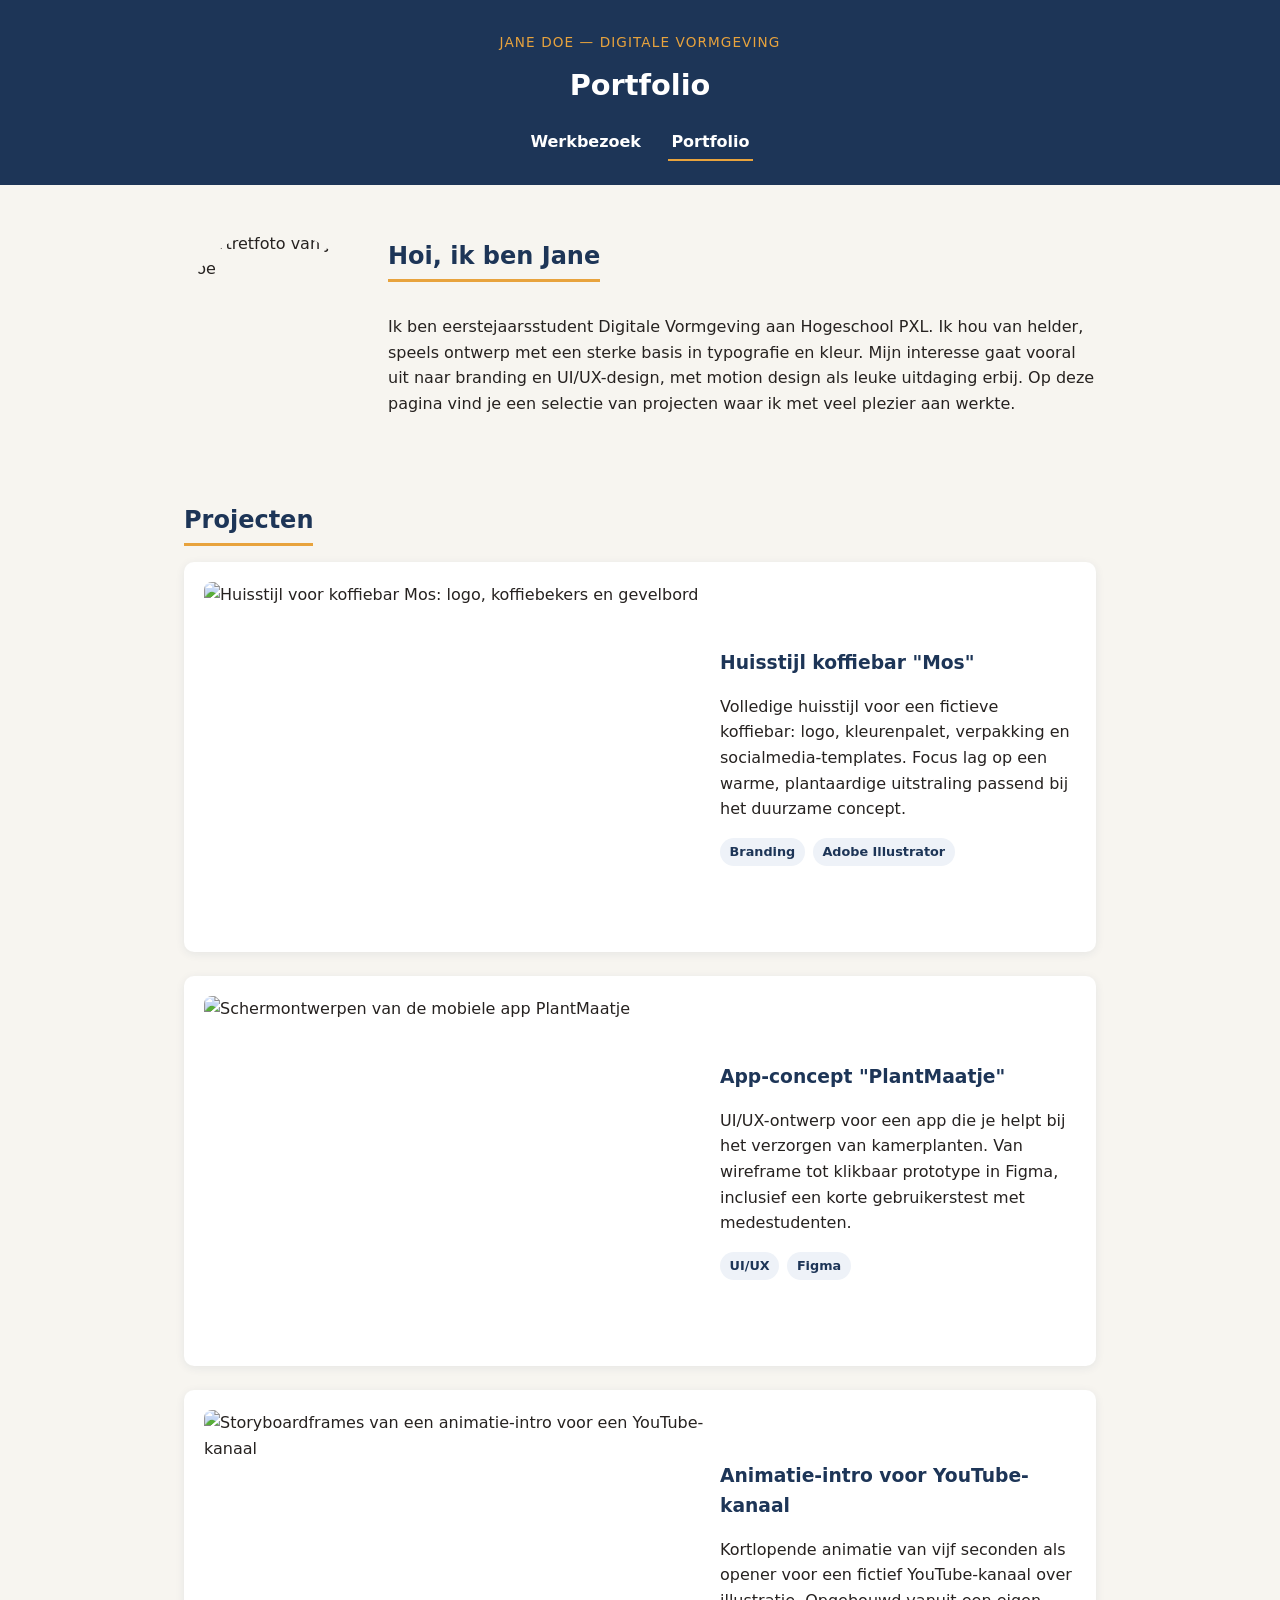
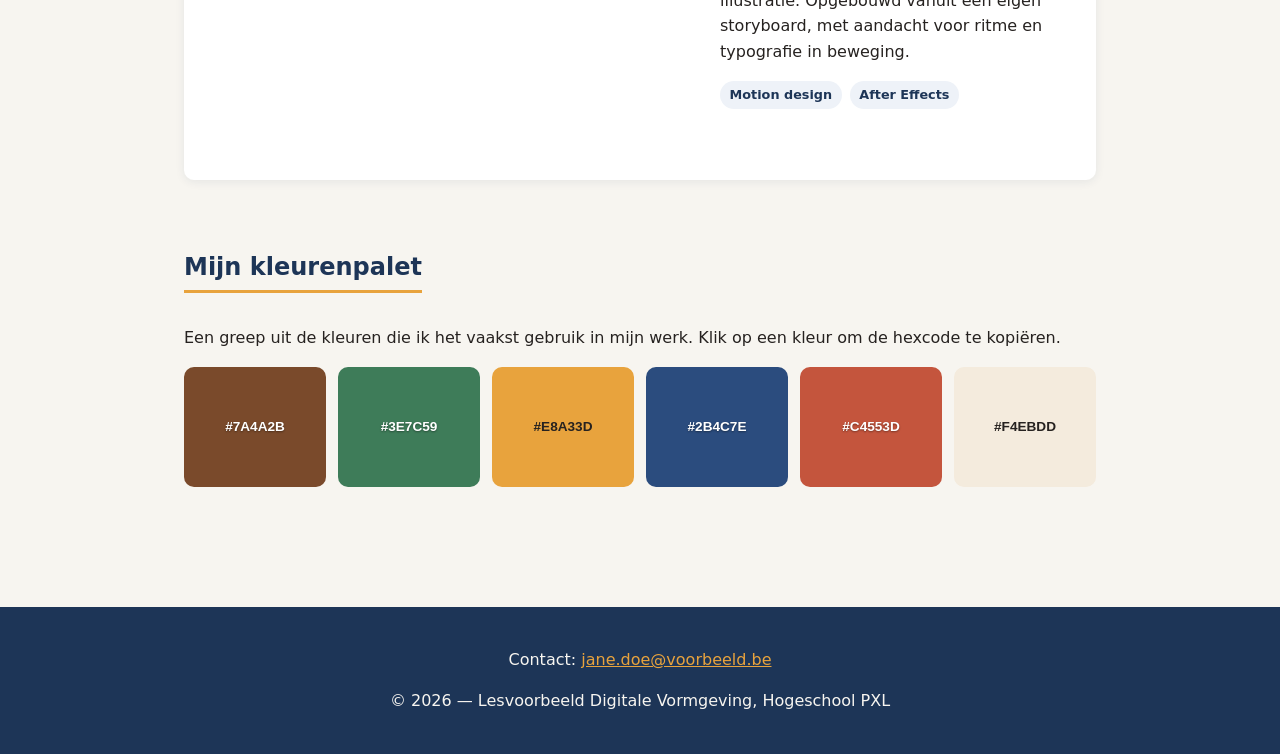
==== public/portfolio.html @ bebd0d11 "Initial commit" ====
<!DOCTYPE html>
<html lang="nl">
<head>
  <meta charset="UTF-8">
  <meta name="viewport" content="width=device-width, initial-scale=1.0">
  <title>Portfolio — Jane Doe</title>
  <meta name="description" content="Portfolio van Jane Doe, student Digitale Vormgeving: projecten in branding, UI/UX en motion design.">
  <link rel="stylesheet" href="css/style.css">
  <script src="js/script.js" defer></script>
</head>
<body>

  <header>
    <a href="#hoofdinhoud" class="skip-link">Ga naar hoofdinhoud</a>
    <p class="site-naam">Jane Doe — Digitale Vormgeving</p>
    <h1>Portfolio</h1>
    <nav aria-label="Hoofdnavigatie">
      <ul>
        <li><a href="index.html">Werkbezoek</a></li>
        <li><a href="portfolio.html" aria-current="page">Portfolio</a></li>
      </ul>
    </nav>
  </header>

  <main id="hoofdinhoud">

    <section id="over-mij" aria-labelledby="over-mij-titel">
      <figure class="profielfoto">
        <img src="https://placehold.co/300x300?text=Jane" alt="Portretfoto van Jane Doe" width="300" height="300" loading="lazy">
      </figure>
      <div class="over-mij-tekst">
        <h2 id="over-mij-titel">Hoi, ik ben Jane</h2>
        <p>
          Ik ben eerstejaarsstudent Digitale Vormgeving aan Hogeschool PXL.
          Ik hou van helder, speels ontwerp met een sterke basis in typografie
          en kleur. Mijn interesse gaat vooral uit naar branding en UI/UX-design,
          met motion design als leuke uitdaging erbij. Op deze pagina vind je
          een selectie van projecten waar ik met veel plezier aan werkte.
        </p>
      </div>
    </section>

    <section id="projecten" aria-labelledby="projecten-titel">
      <h2 id="projecten-titel">Projecten</h2>

      <article class="project-kaart">
        <figure>
          <img src="https://placehold.co/500x350?text=Brand+Koffiebar+Mos" alt="Huisstijl voor koffiebar Mos: logo, koffiebekers en gevelbord" width="500" height="350" loading="lazy">
        </figure>
        <div class="project-info">
          <h3>Huisstijl koffiebar "Mos"</h3>
          <p>
            Volledige huisstijl voor een fictieve koffiebar: logo, kleurenpalet,
            verpakking en socialmedia-templates. Focus lag op een warme,
            plantaardige uitstraling passend bij het duurzame concept.
          </p>
          <ul class="project-tags">
            <li>Branding</li>
            <li>Adobe Illustrator</li>
          </ul>
        </div>
      </article>

      <article class="project-kaart">
        <figure>
          <img src="https://placehold.co/500x350?text=App+PlantMaatje" alt="Schermontwerpen van de mobiele app PlantMaatje" width="500" height="350" loading="lazy">
        </figure>
        <div class="project-info">
          <h3>App-concept "PlantMaatje"</h3>
          <p>
            UI/UX-ontwerp voor een app die je helpt bij het verzorgen van
            kamerplanten. Van wireframe tot klikbaar prototype in Figma,
            inclusief een korte gebruikerstest met medestudenten.
          </p>
          <ul class="project-tags">
            <li>UI/UX</li>
            <li>Figma</li>
          </ul>
        </div>
      </article>

      <article class="project-kaart">
        <figure>
          <img src="https://placehold.co/500x350?text=Motion+Intro" alt="Storyboardframes van een animatie-intro voor een YouTube-kanaal" width="500" height="350" loading="lazy">
        </figure>
        <div class="project-info">
          <h3>Animatie-intro voor YouTube-kanaal</h3>
          <p>
            Kortlopende animatie van vijf seconden als opener voor een
            fictief YouTube-kanaal over illustratie. Opgebouwd vanuit een
            eigen storyboard, met aandacht voor ritme en typografie in beweging.
          </p>
          <ul class="project-tags">
            <li>Motion design</li>
            <li>After Effects</li>
          </ul>
        </div>
      </article>
    </section>

    <section id="kleurenpalet" aria-labelledby="kleurenpalet-titel">
      <h2 id="kleurenpalet-titel">Mijn kleurenpalet</h2>
      <p>
        Een greep uit de kleuren die ik het vaakst gebruik in mijn werk. Klik op
        een kleur om de hexcode te kopiëren.
      </p>
      <ul class="kleuren-grid">
        <li><button type="button" class="kleurstaal" data-hex="#7A4A2B">#7A4A2B</button></li>
        <li><button type="button" class="kleurstaal" data-hex="#3E7C59">#3E7C59</button></li>
        <li><button type="button" class="kleurstaal" data-hex="#E8A33D">#E8A33D</button></li>
        <li><button type="button" class="kleurstaal" data-hex="#2B4C7E">#2B4C7E</button></li>
        <li><button type="button" class="kleurstaal" data-hex="#C4553D">#C4553D</button></li>
        <li><button type="button" class="kleurstaal" data-hex="#F4EBDD">#F4EBDD</button></li>
      </ul>
      <p class="kleur-feedback" role="status" aria-live="polite"></p>
    </section>

  </main>

  <footer>
    <p>Contact: <a href="mailto:jane.doe@voorbeeld.be">jane.doe@voorbeeld.be</a></p>
    <p>&copy; 2026 — Lesvoorbeeld Digitale Vormgeving, Hogeschool PXL</p>
  </footer>

</body>
</html>
---- public/css/style.css ----
/* Basisstijl voor de portfolio- en werkbezoekpagina's. */

:root {
  --kleur-primair: #2b4c7e;
  --kleur-primair-donker: #1d3557;
  --kleur-accent: #e8a33d;
  --kleur-achtergrond: #f7f5f0;
  --kleur-kaart: #ffffff;
  --kleur-tekst: #262220;
  --kleur-tekst-zacht: #55504a;
  --max-breedte: 960px;
}

* {
  box-sizing: border-box;
}

body {
  margin: 0;
  font-family: system-ui, sans-serif;
  color: var(--kleur-tekst);
  background: var(--kleur-achtergrond);
  line-height: 1.6;
}

.skip-link {
  position: absolute;
  left: -999px;
  top: 0;
  background: #fff;
  padding: 0.5rem 1rem;
}

.skip-link:focus {
  left: 0.5rem;
  top: 0.5rem;
  z-index: 10;
}

header {
  background: var(--kleur-primair-donker);
  color: #fff;
  padding: 2rem 1rem 1.5rem;
  text-align: center;
}

.site-naam {
  margin: 0 0 0.5rem;
  text-transform: uppercase;
  letter-spacing: 0.08em;
  font-size: 0.85rem;
  color: var(--kleur-accent);
}

header h1 {
  margin: 0 0 1rem;
  font-size: 1.8rem;
}

nav ul {
  list-style: none;
  display: flex;
  justify-content: center;
  gap: 1.5rem;
  margin: 0;
  padding: 0;
}

nav a {
  display: inline-block;
  color: #fff;
  text-decoration: none;
  font-weight: bold;
  padding: 0.3rem 0.2rem;
  border-bottom: 2px solid transparent;
}

nav a:hover,
nav a:focus {
  border-bottom-color: var(--kleur-accent);
}

nav a[aria-current="page"] {
  border-bottom-color: var(--kleur-accent);
}

main {
  max-width: var(--max-breedte);
  margin: 0 auto;
  padding: 2rem 1.5rem;
}

section {
  margin-bottom: 3rem;
}

h2 {
  color: var(--kleur-primair-donker);
  border-bottom: 3px solid var(--kleur-accent);
  display: inline-block;
  padding-bottom: 0.25rem;
  margin-bottom: 1rem;
}

figure {
  margin: 0 0 0.5rem;
}

figure img {
  max-width: 100%;
  height: auto;
  border-radius: 8px;
  display: block;
}

figcaption {
  font-size: 0.9rem;
  color: var(--kleur-tekst-zacht);
  margin-top: 0.4rem;
}

/* Werkbezoekpagina */

article h3 {
  color: var(--kleur-primair);
  margin-bottom: 0.4rem;
}

aside {
  background: #eef2f8;
  border-left: 4px solid var(--kleur-primair);
  border-radius: 6px;
  padding: 1.25rem 1.5rem;
}

/* Portfolio: over-mij */

#over-mij {
  display: flex;
  flex-wrap: wrap;
  gap: 1.5rem;
  align-items: center;
}

.profielfoto img {
  border-radius: 50%;
  width: 180px;
  height: 180px;
}

.over-mij-tekst {
  flex: 1 1 320px;
}

@media (max-width: 480px) {
  #over-mij {
    flex-direction: column;
    text-align: center;
  }

  .profielfoto {
    margin: 0 auto;
  }
}

/* Portfolio: projecten */

.project-kaart {
  display: flex;
  flex-wrap: wrap;
  gap: 1rem;
  background: var(--kleur-kaart);
  border-radius: 10px;
  padding: 1.25rem;
  margin-bottom: 1.5rem;
  box-shadow: 0 2px 10px rgba(29, 53, 87, 0.08);
}

.project-kaart figure {
  flex: 1 1 220px;
  margin: 0;
}

.project-kaart .project-info {
  flex: 2 1 320px;
}

@media (min-width: 640px) {
  .project-kaart {
    align-items: center;
  }
}

.project-info h3 {
  margin-top: 0;
  color: var(--kleur-primair-donker);
}

.project-tags {
  list-style: none;
  display: flex;
  flex-wrap: wrap;
  gap: 0.5rem;
  margin: 0.75rem 0 0;
  padding: 0;
}

.project-tags li {
  background: #eef2f8;
  color: var(--kleur-primair-donker);
  font-size: 0.8rem;
  font-weight: bold;
  padding: 0.25rem 0.6rem;
  border-radius: 999px;
}

/* Portfolio: kleurenpalet (unieke sectie) */

.kleuren-grid {
  list-style: none;
  display: flex;
  flex-wrap: wrap;
  gap: 0.75rem;
  margin: 1rem 0;
  padding: 0;
}

.kleuren-grid li {
  flex: 1 1 120px;
}

.kleurstaal {
  width: 100%;
  height: 120px;
  border: none;
  border-radius: 10px;
  cursor: pointer;
  font-weight: bold;
  font-size: 0.85rem;
  color: #fff;
  text-shadow: 0 1px 2px rgba(0, 0, 0, 0.4);
  transition: transform 0.15s ease;
}

.kleurstaal:hover,
.kleurstaal:focus {
  transform: scale(1.05);
  outline: 3px solid var(--kleur-primair-donker);
  outline-offset: 2px;
}

.kleurstaal[data-hex="#7A4A2B"] { background: #7A4A2B; }
.kleurstaal[data-hex="#3E7C59"] { background: #3E7C59; }
.kleurstaal[data-hex="#E8A33D"] { background: #E8A33D; color: #262220; text-shadow: none; }
.kleurstaal[data-hex="#2B4C7E"] { background: #2B4C7E; }
.kleurstaal[data-hex="#C4553D"] { background: #C4553D; }
.kleurstaal[data-hex="#F4EBDD"] { background: #F4EBDD; color: #262220; text-shadow: none; }

.kleur-feedback {
  min-height: 1.5rem;
  font-weight: bold;
  color: var(--kleur-primair-donker);
}

footer {
  text-align: center;
  padding: 1.5rem;
  background: var(--kleur-primair-donker);
  color: #f7f5f0;
}

footer a {
  color: var(--kleur-accent);
}
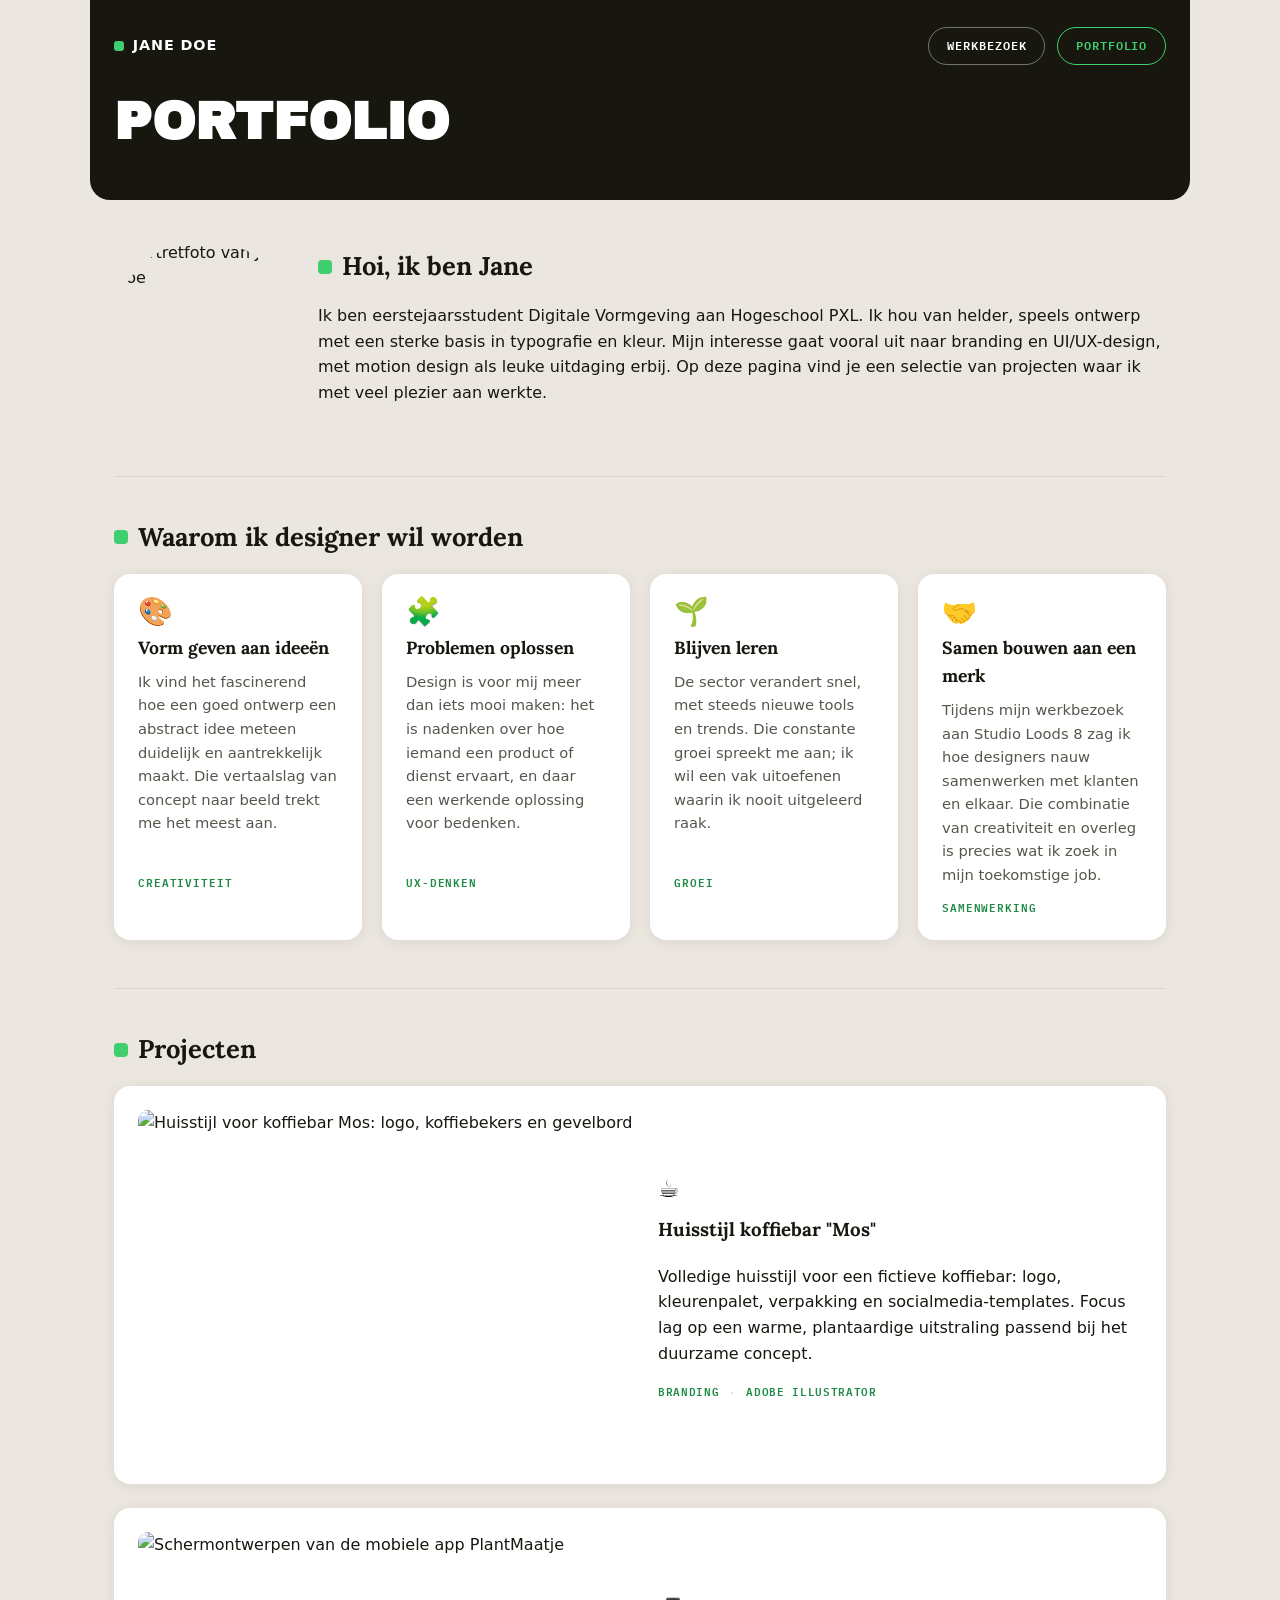
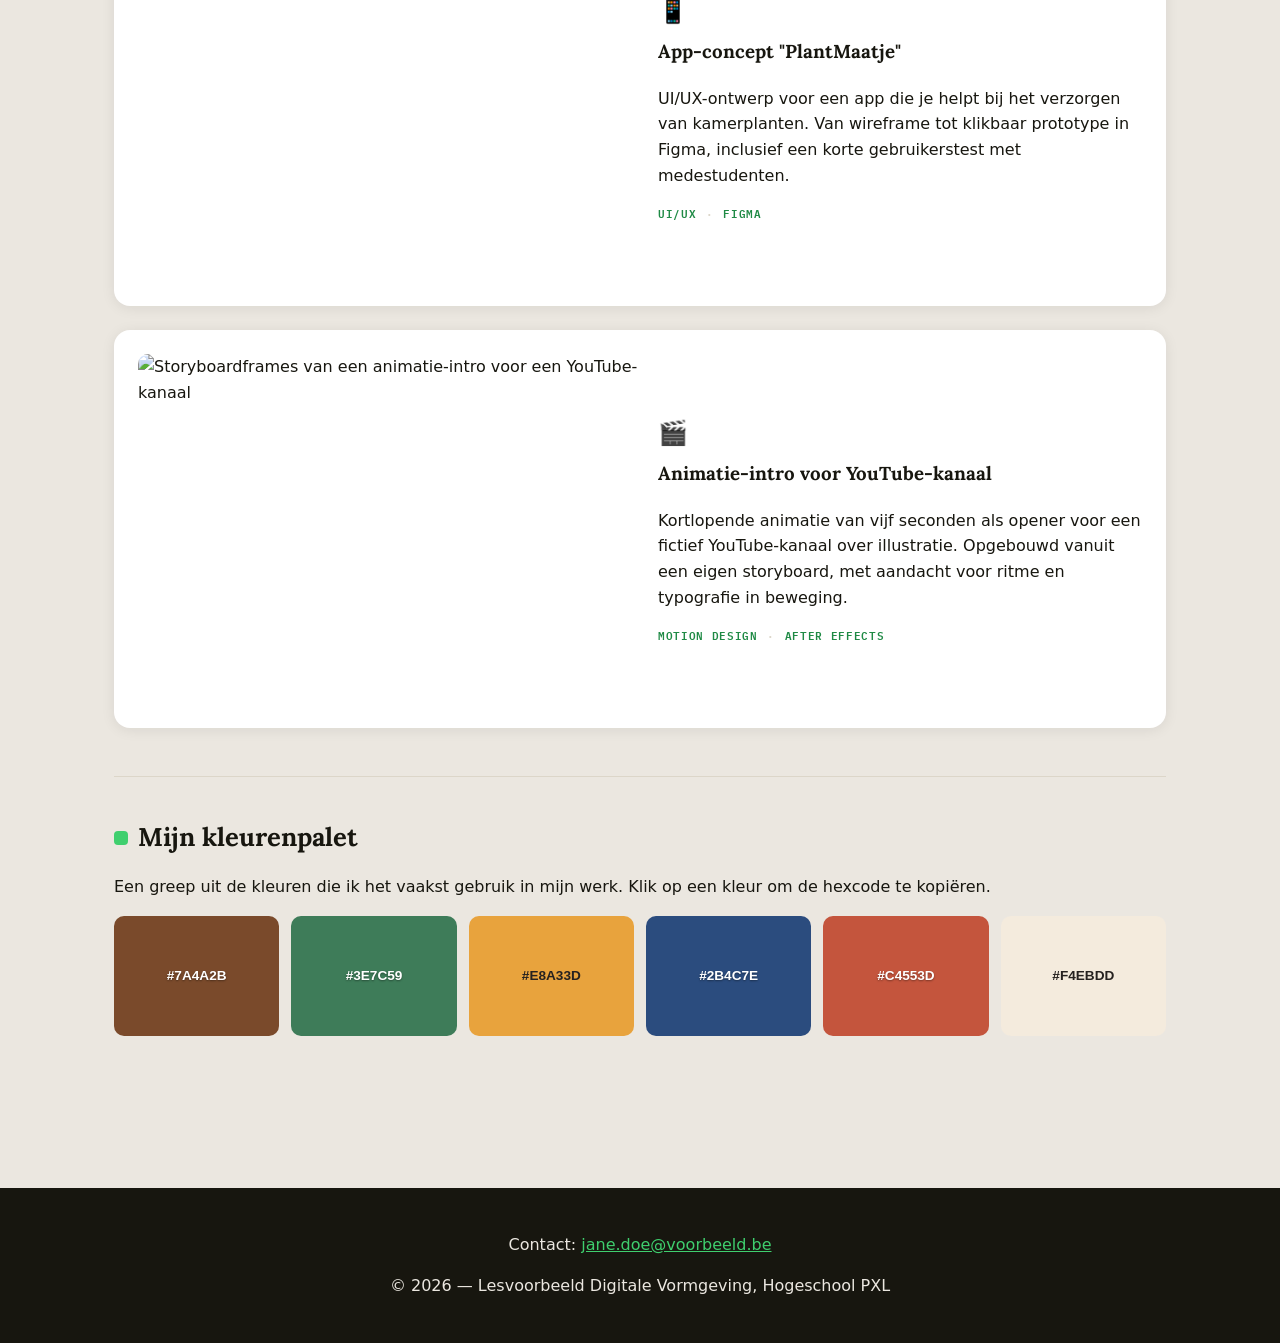
==== commit c2ac91a6: "Add styling similar to the branding example Add motivation to portfolio" ====
--- a/public/portfolio.html
+++ b/public/portfolio.html
@@ -5,6 +5,9 @@
   <meta name="viewport" content="width=device-width, initial-scale=1.0">
   <title>Portfolio — Jane Doe</title>
   <meta name="description" content="Portfolio van Jane Doe, student Digitale Vormgeving: projecten in branding, UI/UX en motion design.">
+  <link rel="preconnect" href="https://fonts.googleapis.com">
+  <link rel="preconnect" href="https://fonts.gstatic.com" crossorigin>
+  <link rel="stylesheet" href="https://fonts.googleapis.com/css2?family=Archivo+Black&family=Lora:wght@500;700&family=IBM+Plex+Mono:wght@500;600&display=swap">
   <link rel="stylesheet" href="css/style.css">
   <script src="js/script.js" defer></script>
 </head>
@@ -12,14 +15,16 @@
 
   <header>
     <a href="#hoofdinhoud" class="skip-link">Ga naar hoofdinhoud</a>
-    <p class="site-naam">Jane Doe — Digitale Vormgeving</p>
+    <div class="hero-top">
+      <p class="badge"><span class="stip"></span> Jane Doe</p>
+      <nav aria-label="Hoofdnavigatie">
+        <ul>
+          <li><a href="index.html">Werkbezoek</a></li>
+          <li><a href="portfolio.html" aria-current="page">Portfolio</a></li>
+        </ul>
+      </nav>
+    </div>
     <h1>Portfolio</h1>
-    <nav aria-label="Hoofdnavigatie">
-      <ul>
-        <li><a href="index.html">Werkbezoek</a></li>
-        <li><a href="portfolio.html" aria-current="page">Portfolio</a></li>
-      </ul>
-    </nav>
   </header>
 
   <main id="hoofdinhoud">
@@ -29,7 +34,10 @@
         <img src="https://placehold.co/300x300?text=Jane" alt="Portretfoto van Jane Doe" width="300" height="300" loading="lazy">
       </figure>
       <div class="over-mij-tekst">
-        <h2 id="over-mij-titel">Hoi, ik ben Jane</h2>
+        <div class="sectie-titel">
+          <span class="bolletje"></span>
+          <h2 id="over-mij-titel">Hoi, ik ben Jane</h2>
+        </div>
         <p>
           Ik ben eerstejaarsstudent Digitale Vormgeving aan Hogeschool PXL.
           Ik hou van helder, speels ontwerp met een sterke basis in typografie
@@ -40,14 +48,55 @@
       </div>
     </section>
 
+    <hr class="scheiding">
+
+    <section id="motivatie" aria-labelledby="motivatie-titel">
+      <div class="sectie-titel">
+        <span class="bolletje"></span>
+        <h2 id="motivatie-titel">Waarom ik designer wil worden</h2>
+      </div>
+      <div class="kaarten-grid">
+        <article class="info-kaart">
+          <span class="emoji" aria-hidden="true">🎨</span>
+          <h3>Vorm geven aan ideeën</h3>
+          <p>Ik vind het fascinerend hoe een goed ontwerp een abstract idee meteen duidelijk en aantrekkelijk maakt. Die vertaalslag van concept naar beeld trekt me het meest aan.</p>
+          <p class="label">Creativiteit</p>
+        </article>
+        <article class="info-kaart">
+          <span class="emoji" aria-hidden="true">🧩</span>
+          <h3>Problemen oplossen</h3>
+          <p>Design is voor mij meer dan iets mooi maken: het is nadenken over hoe iemand een product of dienst ervaart, en daar een werkende oplossing voor bedenken.</p>
+          <p class="label">UX-denken</p>
+        </article>
+        <article class="info-kaart">
+          <span class="emoji" aria-hidden="true">🌱</span>
+          <h3>Blijven leren</h3>
+          <p>De sector verandert snel, met steeds nieuwe tools en trends. Die constante groei spreekt me aan; ik wil een vak uitoefenen waarin ik nooit uitgeleerd raak.</p>
+          <p class="label">Groei</p>
+        </article>
+        <article class="info-kaart">
+          <span class="emoji" aria-hidden="true">🤝</span>
+          <h3>Samen bouwen aan een merk</h3>
+          <p>Tijdens mijn werkbezoek aan Studio Loods 8 zag ik hoe designers nauw samenwerken met klanten en elkaar. Die combinatie van creativiteit en overleg is precies wat ik zoek in mijn toekomstige job.</p>
+          <p class="label">Samenwerking</p>
+        </article>
+      </div>
+    </section>
+
+    <hr class="scheiding">
+
     <section id="projecten" aria-labelledby="projecten-titel">
-      <h2 id="projecten-titel">Projecten</h2>
+      <div class="sectie-titel">
+        <span class="bolletje"></span>
+        <h2 id="projecten-titel">Projecten</h2>
+      </div>
 
       <article class="project-kaart">
         <figure>
           <img src="https://placehold.co/500x350?text=Brand+Koffiebar+Mos" alt="Huisstijl voor koffiebar Mos: logo, koffiebekers en gevelbord" width="500" height="350" loading="lazy">
         </figure>
         <div class="project-info">
+          <span class="emoji" aria-hidden="true">☕</span>
           <h3>Huisstijl koffiebar "Mos"</h3>
           <p>
             Volledige huisstijl voor een fictieve koffiebar: logo, kleurenpalet,
@@ -66,6 +115,7 @@
           <img src="https://placehold.co/500x350?text=App+PlantMaatje" alt="Schermontwerpen van de mobiele app PlantMaatje" width="500" height="350" loading="lazy">
         </figure>
         <div class="project-info">
+          <span class="emoji" aria-hidden="true">📱</span>
           <h3>App-concept "PlantMaatje"</h3>
           <p>
             UI/UX-ontwerp voor een app die je helpt bij het verzorgen van
@@ -84,6 +134,7 @@
           <img src="https://placehold.co/500x350?text=Motion+Intro" alt="Storyboardframes van een animatie-intro voor een YouTube-kanaal" width="500" height="350" loading="lazy">
         </figure>
         <div class="project-info">
+          <span class="emoji" aria-hidden="true">🎬</span>
           <h3>Animatie-intro voor YouTube-kanaal</h3>
           <p>
             Kortlopende animatie van vijf seconden als opener voor een
@@ -98,8 +149,13 @@
       </article>
     </section>
 
+    <hr class="scheiding">
+
     <section id="kleurenpalet" aria-labelledby="kleurenpalet-titel">
-      <h2 id="kleurenpalet-titel">Mijn kleurenpalet</h2>
+      <div class="sectie-titel">
+        <span class="bolletje"></span>
+        <h2 id="kleurenpalet-titel">Mijn kleurenpalet</h2>
+      </div>
       <p>
         Een greep uit de kleuren die ik het vaakst gebruik in mijn werk. Klik op
         een kleur om de hexcode te kopiëren.
--- a/public/css/style.css
+++ b/public/css/style.css
@@ -1,14 +1,17 @@
 /* Basisstijl voor de portfolio- en werkbezoekpagina's. */
 
 :root {
-  --kleur-primair: #2b4c7e;
-  --kleur-primair-donker: #1d3557;
-  --kleur-accent: #e8a33d;
-  --kleur-achtergrond: #f7f5f0;
+  --kleur-inkt: #17160f;
+  --kleur-inkt-zacht: #58554c;
+  --kleur-achtergrond: #ebe7e0;
   --kleur-kaart: #ffffff;
-  --kleur-tekst: #262220;
-  --kleur-tekst-zacht: #55504a;
-  --max-breedte: 960px;
+  --kleur-groen: #3fcf6e;
+  --kleur-groen-donker: #1f8a45;
+  --kleur-rand: #dcd6c9;
+  --max-breedte: 1100px;
+  --font-hero: "Archivo Black", "Arial Black", sans-serif;
+  --font-koptekst: "Lora", Georgia, "Times New Roman", serif;
+  --font-mono: "IBM Plex Mono", "Courier New", monospace;
 }
 
 * {
@@ -18,7 +21,7 @@
 body {
   margin: 0;
   font-family: system-ui, sans-serif;
-  color: var(--kleur-tekst);
+  color: var(--kleur-inkt);
   background: var(--kleur-achtergrond);
   line-height: 1.6;
 }
@@ -29,39 +32,79 @@
   top: 0;
   background: #fff;
   padding: 0.5rem 1rem;
+  z-index: 20;
 }
 
 .skip-link:focus {
   left: 0.5rem;
   top: 0.5rem;
-  z-index: 10;
-}
-
-header {
-  background: var(--kleur-primair-donker);
+  z-index: 20;
+}
+
+.sr-only {
+  position: absolute;
+  width: 1px;
+  height: 1px;
+  padding: 0;
+  margin: -1px;
+  overflow: hidden;
+  clip: rect(0, 0, 0, 0);
+  white-space: nowrap;
+  border: 0;
+}
+
+/* Kopbalk (portfolio) */
+
+header:not(.hero) {
+  background: var(--kleur-inkt);
   color: #fff;
-  padding: 2rem 1rem 1.5rem;
-  text-align: center;
-}
-
-.site-naam {
-  margin: 0 0 0.5rem;
-  text-transform: uppercase;
-  letter-spacing: 0.08em;
-  font-size: 0.85rem;
-  color: var(--kleur-accent);
-}
-
-header h1 {
-  margin: 0 0 1rem;
-  font-size: 1.8rem;
-}
+  border-radius: 0 0 20px 20px;
+  padding: 1.25rem 1.5rem 1.75rem;
+  max-width: var(--max-breedte);
+  margin: 0 auto;
+}
+
+header:not(.hero) .hero-top {
+  margin-bottom: 1.5rem;
+}
+
+header:not(.hero) h1 {
+  font-family: var(--font-hero);
+  text-transform: uppercase;
+  font-size: clamp(2.25rem, 6vw, 3.25rem);
+  line-height: 1;
+  margin: 0 0 1.5rem;
+}
+
+/* Badge (naam-beeldmerk) */
+
+.badge {
+  display: inline-flex;
+  align-items: center;
+  gap: 0.55rem;
+  font-weight: 800;
+  letter-spacing: 0.06em;
+  text-transform: uppercase;
+  font-size: 0.9rem;
+  color: #fff;
+}
+
+.badge .stip {
+  width: 10px;
+  height: 10px;
+  border-radius: 3px;
+  background: var(--kleur-groen);
+  display: inline-block;
+  flex-shrink: 0;
+}
+
+/* Navigatie */
 
 nav ul {
   list-style: none;
   display: flex;
-  justify-content: center;
-  gap: 1.5rem;
+  flex-wrap: wrap;
+  gap: 0.75rem;
   margin: 0;
   padding: 0;
 }
@@ -70,36 +113,188 @@
   display: inline-block;
   color: #fff;
   text-decoration: none;
-  font-weight: bold;
-  padding: 0.3rem 0.2rem;
-  border-bottom: 2px solid transparent;
+  font-family: var(--font-mono);
+  font-size: 0.75rem;
+  font-weight: 600;
+  letter-spacing: 0.08em;
+  text-transform: uppercase;
+  padding: 0.5rem 1.1rem;
+  border: 1px solid rgba(255, 255, 255, 0.4);
+  border-radius: 999px;
 }
 
 nav a:hover,
 nav a:focus {
-  border-bottom-color: var(--kleur-accent);
+  border-color: var(--kleur-groen);
+  color: var(--kleur-groen);
 }
 
 nav a[aria-current="page"] {
-  border-bottom-color: var(--kleur-accent);
+  border-color: var(--kleur-groen);
+  color: var(--kleur-groen);
+}
+
+/* Hero (werkbezoekpagina) */
+
+header.hero {
+  position: relative;
+  max-width: var(--max-breedte);
+  margin: 0 auto;
+  min-height: 620px;
+  display: flex;
+  flex-direction: column;
+  justify-content: space-between;
+  padding: 1.5rem 1.5rem 2.25rem;
+  color: #fff;
+  border-radius: 24px;
+  overflow: hidden;
+  isolation: isolate;
+}
+
+.hero-achtergrond {
+  position: absolute;
+  inset: 0;
+  width: 100%;
+  height: 100%;
+  object-fit: cover;
+  z-index: -2;
+}
+
+header.hero::after {
+  content: "";
+  position: absolute;
+  inset: 0;
+  background: linear-gradient(180deg, rgba(10, 10, 8, 0.6) 0%, rgba(10, 10, 8, 0.15) 35%, rgba(10, 10, 8, 0.8) 100%);
+  z-index: -1;
+}
+
+.hero-top {
+  display: flex;
+  flex-wrap: wrap;
+  align-items: center;
+  justify-content: space-between;
+  gap: 1rem;
+}
+
+.hero-inhoud {
+  margin-top: auto;
+  padding-top: 2.5rem;
+}
+
+.hero-eyebrow {
+  font-family: var(--font-mono);
+  color: var(--kleur-groen);
+  text-transform: uppercase;
+  letter-spacing: 0.14em;
+  font-size: 0.8rem;
+  margin: 0 0 0.75rem;
+}
+
+.hero h1 {
+  font-family: var(--font-hero);
+  text-transform: uppercase;
+  font-size: clamp(2.5rem, 8vw, 5rem);
+  line-height: 0.98;
+  margin: 0 0 2rem;
+}
+
+.hero-meta {
+  align-self: flex-end;
+  text-align: right;
+}
+
+.hero-meta-label {
+  font-family: var(--font-mono);
+  text-transform: uppercase;
+  letter-spacing: 0.12em;
+  font-size: 0.7rem;
+  color: rgba(255, 255, 255, 0.65);
+  margin: 0 0 0.25rem;
+}
+
+.hero-meta-naam {
+  margin: 0;
+  font-weight: 700;
+}
+
+.hero-meta-naam a {
+  color: var(--kleur-groen);
+  text-decoration: none;
+}
+
+.hero-meta-naam a:hover,
+.hero-meta-naam a:focus {
+  text-decoration: underline;
+}
+
+.hero-meta-rol {
+  margin: 0.15rem 0 0;
+  font-size: 0.85rem;
+  color: rgba(255, 255, 255, 0.75);
+}
+
+@media (max-width: 640px) {
+  header.hero {
+    min-height: 520px;
+    border-radius: 0;
+  }
+
+  .hero-meta {
+    align-self: flex-start;
+    text-align: left;
+  }
 }
 
 main {
   max-width: var(--max-breedte);
   margin: 0 auto;
-  padding: 2rem 1.5rem;
+  padding: 2.5rem 1.5rem 3rem;
+}
+
+.lede {
+  font-size: 1.05rem;
+  color: var(--kleur-inkt-zacht);
+}
+
+.scheiding {
+  border: none;
+  border-top: 1px solid var(--kleur-rand);
+  margin: 2.5rem 0;
 }
 
 section {
   margin-bottom: 3rem;
 }
 
-h2 {
-  color: var(--kleur-primair-donker);
-  border-bottom: 3px solid var(--kleur-accent);
+/* Sectiekoppen met groen vierkantje */
+
+.sectie-titel {
+  display: flex;
+  align-items: center;
+  gap: 0.65rem;
+  margin: 0 0 1rem;
+}
+
+.sectie-titel .bolletje {
+  width: 14px;
+  height: 14px;
+  border-radius: 4px;
+  background: var(--kleur-groen);
   display: inline-block;
-  padding-bottom: 0.25rem;
-  margin-bottom: 1rem;
+  flex-shrink: 0;
+}
+
+.sectie-titel h2 {
+  font-family: var(--font-koptekst);
+  font-weight: 700;
+  font-size: 1.6rem;
+  margin: 0;
+  color: var(--kleur-inkt);
+}
+
+.sectie-intro {
+  color: var(--kleur-inkt-zacht);
+  margin: 0 0 1.5rem;
 }
 
 figure {
@@ -115,22 +310,120 @@
 
 figcaption {
   font-size: 0.9rem;
-  color: var(--kleur-tekst-zacht);
+  color: var(--kleur-inkt-zacht);
   margin-top: 0.4rem;
 }
 
-/* Werkbezoekpagina */
-
-article h3 {
-  color: var(--kleur-primair);
-  margin-bottom: 0.4rem;
-}
-
-aside {
-  background: #eef2f8;
-  border-left: 4px solid var(--kleur-primair);
-  border-radius: 6px;
-  padding: 1.25rem 1.5rem;
+/* Kaartengrid (bv. "Wat mij aansprak", "Wat ik leerde") */
+
+.kaarten-grid {
+  display: grid;
+  grid-template-columns: repeat(auto-fit, minmax(220px, 1fr));
+  gap: 1.25rem;
+}
+
+.info-kaart {
+  background: var(--kleur-kaart);
+  border-radius: 16px;
+  padding: 1.5rem;
+  box-shadow: 0 2px 14px rgba(23, 22, 15, 0.08);
+  display: flex;
+  flex-direction: column;
+  gap: 0.5rem;
+  margin: 0;
+}
+
+.info-kaart .emoji {
+  font-size: 1.75rem;
+  line-height: 1;
+}
+
+.info-kaart h3 {
+  font-family: var(--font-koptekst);
+  font-weight: 700;
+  font-size: 1.1rem;
+  margin: 0;
+  color: var(--kleur-inkt);
+}
+
+.info-kaart p {
+  margin: 0;
+  color: var(--kleur-inkt-zacht);
+  font-size: 0.92rem;
+  flex-grow: 1;
+}
+
+.info-kaart .label {
+  font-family: var(--font-mono);
+  text-transform: uppercase;
+  letter-spacing: 0.08em;
+  font-size: 0.7rem;
+  font-weight: 600;
+  color: var(--kleur-groen-donker);
+  margin-top: 0.25rem;
+}
+
+/* Zigzag beeld/tekstblokken (bv. "de jobinhoud") */
+
+.zigzag {
+  display: grid;
+  grid-template-columns: 1fr 1fr;
+  gap: 2rem;
+  align-items: center;
+  margin: 2.5rem 0;
+}
+
+.zigzag-media img {
+  width: 100%;
+  height: auto;
+  border-radius: 14px;
+  display: block;
+}
+
+.zigzag-eyebrow {
+  font-family: var(--font-mono);
+  text-transform: uppercase;
+  letter-spacing: 0.1em;
+  font-size: 0.75rem;
+  color: var(--kleur-inkt-zacht);
+  margin: 0 0 0.4rem;
+}
+
+.zigzag-tekst h3 {
+  font-family: var(--font-koptekst);
+  font-weight: 700;
+  font-size: 1.4rem;
+  margin: 0 0 0.6rem;
+  color: var(--kleur-inkt);
+}
+
+.zigzag-tekst p {
+  margin: 0;
+  color: var(--kleur-inkt-zacht);
+}
+
+.zigzag--rechts .zigzag-media {
+  order: 2;
+}
+
+.zigzag--rechts .zigzag-tekst {
+  order: 1;
+}
+
+@media (max-width: 720px) {
+  .zigzag {
+    grid-template-columns: 1fr;
+  }
+
+  .zigzag-media,
+  .zigzag--rechts .zigzag-media {
+    order: 1;
+  }
+
+  .zigzag-tekst,
+  .zigzag--rechts .zigzag-tekst {
+    order: 2;
+  }
 }
 
 /* Portfolio: over-mij */
@@ -168,17 +461,21 @@
 .project-kaart {
   display: flex;
   flex-wrap: wrap;
-  gap: 1rem;
+  gap: 1.25rem;
   background: var(--kleur-kaart);
-  border-radius: 10px;
-  padding: 1.25rem;
+  border-radius: 16px;
+  padding: 1.5rem;
   margin-bottom: 1.5rem;
-  box-shadow: 0 2px 10px rgba(29, 53, 87, 0.08);
+  box-shadow: 0 2px 14px rgba(23, 22, 15, 0.08);
 }
 
 .project-kaart figure {
   flex: 1 1 220px;
   margin: 0;
+}
+
+.project-kaart figure img {
+  border-radius: 10px;
 }
 
 .project-kaart .project-info {
@@ -191,27 +488,41 @@
   }
 }
 
+.project-info .emoji {
+  font-size: 1.5rem;
+  display: block;
+  margin-bottom: 0.4rem;
+}
+
 .project-info h3 {
+  font-family: var(--font-koptekst);
+  font-weight: 700;
   margin-top: 0;
-  color: var(--kleur-primair-donker);
+  color: var(--kleur-inkt);
 }
 
 .project-tags {
   list-style: none;
   display: flex;
   flex-wrap: wrap;
-  gap: 0.5rem;
-  margin: 0.75rem 0 0;
+  gap: 0.6rem;
+  margin: 0.9rem 0 0;
   padding: 0;
 }
 
 .project-tags li {
-  background: #eef2f8;
-  color: var(--kleur-primair-donker);
-  font-size: 0.8rem;
-  font-weight: bold;
-  padding: 0.25rem 0.6rem;
-  border-radius: 999px;
+  font-family: var(--font-mono);
+  text-transform: uppercase;
+  letter-spacing: 0.06em;
+  color: var(--kleur-groen-donker);
+  font-size: 0.7rem;
+  font-weight: 600;
+}
+
+.project-tags li:not(:last-child)::after {
+  content: "·";
+  margin-left: 0.6rem;
+  color: var(--kleur-rand);
 }
 
 /* Portfolio: kleurenpalet (unieke sectie) */
@@ -245,7 +556,7 @@
 .kleurstaal:hover,
 .kleurstaal:focus {
   transform: scale(1.05);
-  outline: 3px solid var(--kleur-primair-donker);
+  outline: 3px solid var(--kleur-inkt);
   outline-offset: 2px;
 }
 
@@ -259,16 +570,17 @@
 .kleur-feedback {
   min-height: 1.5rem;
   font-weight: bold;
-  color: var(--kleur-primair-donker);
+  color: var(--kleur-inkt);
 }
 
 footer {
   text-align: center;
-  padding: 1.5rem;
-  background: var(--kleur-primair-donker);
-  color: #f7f5f0;
+  padding: 1.75rem;
+  background: var(--kleur-inkt);
+  color: var(--kleur-achtergrond);
+  margin-top: 1rem;
 }
 
 footer a {
-  color: var(--kleur-accent);
-}
+  color: var(--kleur-groen);
+}
